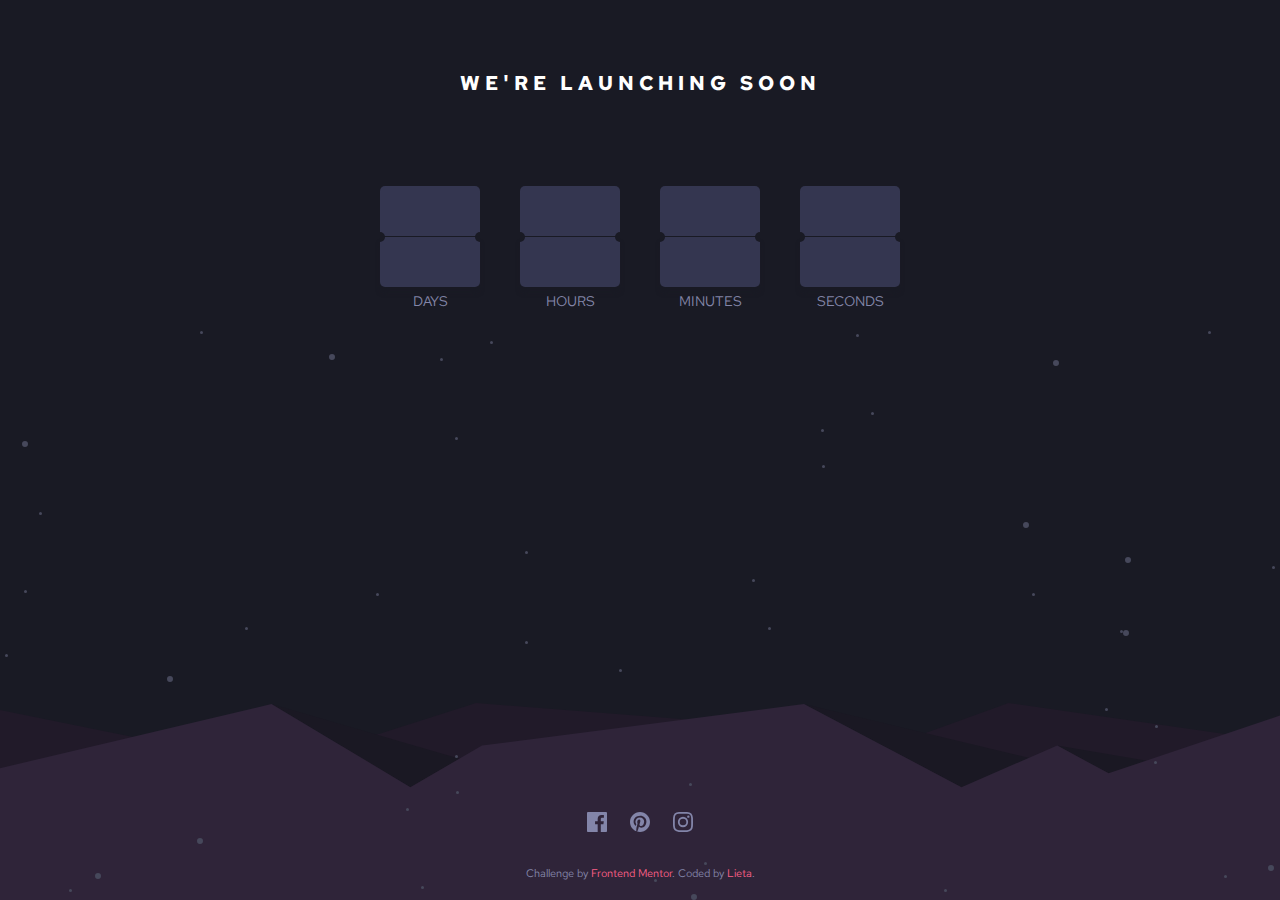
==== index.html @ 0492ff58 "cambios css" ====
<!DOCTYPE html>
<html lang="en">
<head>
  <meta charset="UTF-8">
  <meta name="viewport" content="width=device-width, initial-scale=1.0"> <!-- displays site properly based on user's device -->

  <link rel="icon" type="image/png" sizes="32x32" href="./images/favicon-32x32.png">
  
  <title>Frontend Mentor | Launch countdown timer</title>
  <link rel="stylesheet" href="./css/style.css">
  <!-- Feel free to remove these styles or customise in your own stylesheet 👍 -->
  <link
    rel="stylesheet"
    href="https://cdnjs.cloudflare.com/ajax/libs/animate.css/4.1.1/animate.min.css"
  />
  

  <style>
    
</style>
</head>
<body>
  <header>
    <h1 class="main-title"><span>We're launching</span> <br class="enter"> <span>soon</span> </h1>
  </header>
  
  <section class="countdown">
    
    <!-- <div class="time-container" >
      <p id="days" class="time"></p>
      <p class="days time-text">Days</p>
    </div>
    <div class="time-container" >
      <p id="hours" class="time"></p></p>
      <p class="hours time-text">Hours</p>
    </div>
    <div class="time-container" >
      <p id="minutes" class="time"></p>
      <p class="minutes time-text">Minutes</p>
    </div>
    <div class="time-container" >
      <p id="seconds" class="time"></p>
      <p class="seconds time-text">Seconds</p>
    </div> -->

    <div class="card-container">
      <div class="card">
      <div class="bg-top"></div>
      <div class="left-circle"></div>
      <div class="right-circle"></div>
      <div class="bg-bottom"></div>
      <p id="days" class="time"></p>
  </div>
  <p class="time-text">Days</p>
  </div>
  
  <div class="card-container">
      <div class="card">
      <div class="bg-top"></div>
      <div class="left-circle"></div>
      <div class="right-circle"></div>
      <div class="bg-bottom"></div>
      <p id="hours" class="time"></p>
  </div>
  <p class="hours time-text">Hours</p>
  </div>
  <div class="card-container">
      <div class="card">
      <div class="bg-top"></div>
      <div class="left-circle"></div>
      <div class="right-circle"></div>
      <div class="bg-bottom"></div>
      <p id="minutes" class="time "></p>
  </div>
  <p class="minuntes time-text">Minutes</p>
  </div>
  <div class="card-container">
      <div class="card">
      <div class="bg-top bg-top-seconds"></div>
      
      <div class="left-circle"></div>
      <div class="right-circle"></div>
      <div class="bg-bottom"></div>
      <p id="seconds" class="time  seconds"></p>
  </div>
  <p class="time-text">Seconds</p>
  </div>

  </section>
  
  <footer >
    <div class="social-media">
      <a href="#">
        <span class="icon icon-facebook "> </span>
      </a>
      <a href="#">
        <span class="icon icon-pinterest"> </span>
      </a>
      <a href="#">
        <span class="icon icon-instagram"> </span>
      </a>
    </div>
    <div class="attribution">
      Challenge by <a href="https://www.frontendmentor.io?ref=challenge" target="_blank"> Frontend Mentor</a>. 
          Coded by <a href="https://github.com/lieta96/" target="_blank"> Lieta</a>.
    </div>
   
  </footer>
  <script src="./js/codigo.js"></script>  
</body>
</html>
---- css/style.css ----
/*
Primary
Grayish blue: hsl(237, 18%, 59%)
Soft red: hsl(345, 95%, 68%)

Neutral
White: hsl(0, 0%, 100%)
Dark desaturated blue: hsl(236, 21%, 26%)
Very dark blue: hsl(235, 16%, 14%)
Very dark (mostly black) blue: hsl(234, 17%, 12%)
*/
@import url('https://fonts.googleapis.com/css2?family=Red+Hat+Text:wght@700&display=swap');
*{
    margin: 0;
    padding: 0;
}
a:link, a:visited, a:active {
    text-decoration:none;
} .enter{
    display: none;
}
body{
    position: relative;
    font-family: 'Red Hat Text', sans-serif;
    font-size: 14px;
    width: 100%;
    height: 100vh;  
    background-image: 
        url(../images/bg-stars.svg),
        url(../images/pattern-hills.svg);
    background-position: 50% 100%;
       background-repeat: no-repeat;
    background-color:hsl(234, 17%, 12%);
    text-align: center;
}
.main-title{
    color: hsl(0, 0%, 100%);
    text-transform: uppercase;
    padding: 70px 0 70px 0;
    font-size: 20px;
    letter-spacing: 5px;
}
.countdown{
    display: flex;
    justify-content: center;
    align-items: center;
}
/*------cajas del tiempo*/
.bg-top{
    height: 50px;
    width: 100px;
    background-color: hsl(236, 21%, 26%);
    border-radius: 5px 5px 0 0;
    border-bottom: solid 1px hsl(234, 17%, 12%);

}
/*.bg-top-seconds{
/*  animation: flipInX; /* referring directly to the animation's @keyframe declaration */
 /*   animation-duration: 1s; /* don't forget to set a duration! */
   /* animation-iteration-count: infinite
}*/
.bg-bottom{
    height: 50px;
    width: 100px;
    background-color: hsl(236, 21%, 26%);
    border-radius: 0 0 5px 5px;
    -webkit-box-shadow: 0px 6px 5px -1px rgba(25,26,36,1);
    -moz-box-shadow: 0px 6px 5px -1px rgba(25,26,36,1);
    box-shadow: 0px 6px 5px -1px rgba(25,26,36,1);

}


/*IDEA ANIMACION JS  -- quería conseguir un flip clock
IF HOUR ==0 quitar clase que esté relacinada solo con la animación; ie la animación ocurre porque está ligada a esa clase*/
.card{
    display: inline-flex;
    flex-direction: column    ;
    position: relative;
}

.left-circle {
    position: absolute;
    width: 5px;
    height: 10px;
    border-bottom-right-radius: 20px;
    border-top-right-radius:20px;
    background: hsl(234, 17%, 12%);
    top: 0;
    left: 0;
    bottom: 0;
    margin: auto;
}
.right-circle {
    position: absolute;
    width: 5px; 
    height: 10px;
    border-bottom-left-radius: 20px;
    border-top-left-radius:20px;
    background: hsl(234, 17%, 12%);
    top: 0;
    right: 0;
    bottom: 0;
    margin: auto;
}
.time{
    position: absolute;
    font-size: 50px;
    top: 0;
    right: 0;
    bottom: 0;
    left: 0;
}
.card-container{
    display: inline-flex;
    flex-direction: column;
    margin: 20px    ;
}
.text-time{
    align-self: center;
}
/*--------------------*/
.time-container{
    display: inline-block;
}
.time{
    margin: 20px;
    color:hsl(345, 95%, 68%);
    font-size: 50px;
    
}
.time-text{
    color: hsl(237, 18%, 59%);
    text-transform: uppercase;
    margin-top:5px;
    font-size:14px;
}

/*--------footer---------*/
footer {
    position: absolute;
    bottom: 0;
    right: 0;
    left: 0;
}
.social-media{
    margin: 20px;
}
.icon {
    display: inline-block;
    width: 20px;
    height: 20px;
    background-size: cover;
    margin: 10px;
  }
  .icon-pinterest {
    background-image: url(../images/icon-pinterest.svg);
  }
  .icon-facebook {
    background-image: url(../images/icon-facebook.svg);
  }
  .icon-instagram {
    background-image: url(../images/icon-instagram.svg);
  }
  .icon:hover, .icon:focus  {
    filter:invert(55%) sepia(15%) saturate(6441%) hue-rotate(311deg) brightness(101%) contrast(96%);
  }

.attribution {
    font-size: 11px;
    text-align: center;
    margin: 20px;
    color:hsl(237, 18%, 59%)

}
.attribution a { color:hsl(345, 95%, 68%); }

@media (max-width: 600px){
    .enter {display: inherit;}
    .bg-top{
        height: 30px;
        width: 60px;
        background-color: hsl(236, 21%, 26%);
        border-radius: 5px 5px 0 0;
        border-bottom: solid 1px hsl(234, 17%, 12%);
  
    }
    .bg-bottom{
        height: 30px;
        width: 60px;
        background-color: hsl(236, 21%, 26%);
        border-radius: 0 0 5px 5px;
        }
        .card-container{
            margin: 10px;
        }

    /*IDEA ANIMACION JS 
    IF HOUR ==0 quitar clase que esté relacinada solo con la animación; ie la animación ocurre porque está ligada a esa clase*/
    
    .left-circle {
        position: absolute;
        width: 2px;
        height: 4px;
        border-bottom-right-radius: 20px;
        border-top-right-radius:20px;
        }
    .right-circle {
        position: absolute;
        width: 2px; 
        height: 4px;
        border-bottom-left-radius: 20px;
        border-top-left-radius:20px;
    }
    .time{
        margin: 10px;;
        font-size: 30px;
    }
    .time-text{
        font-size: 12px;
    }
    

}
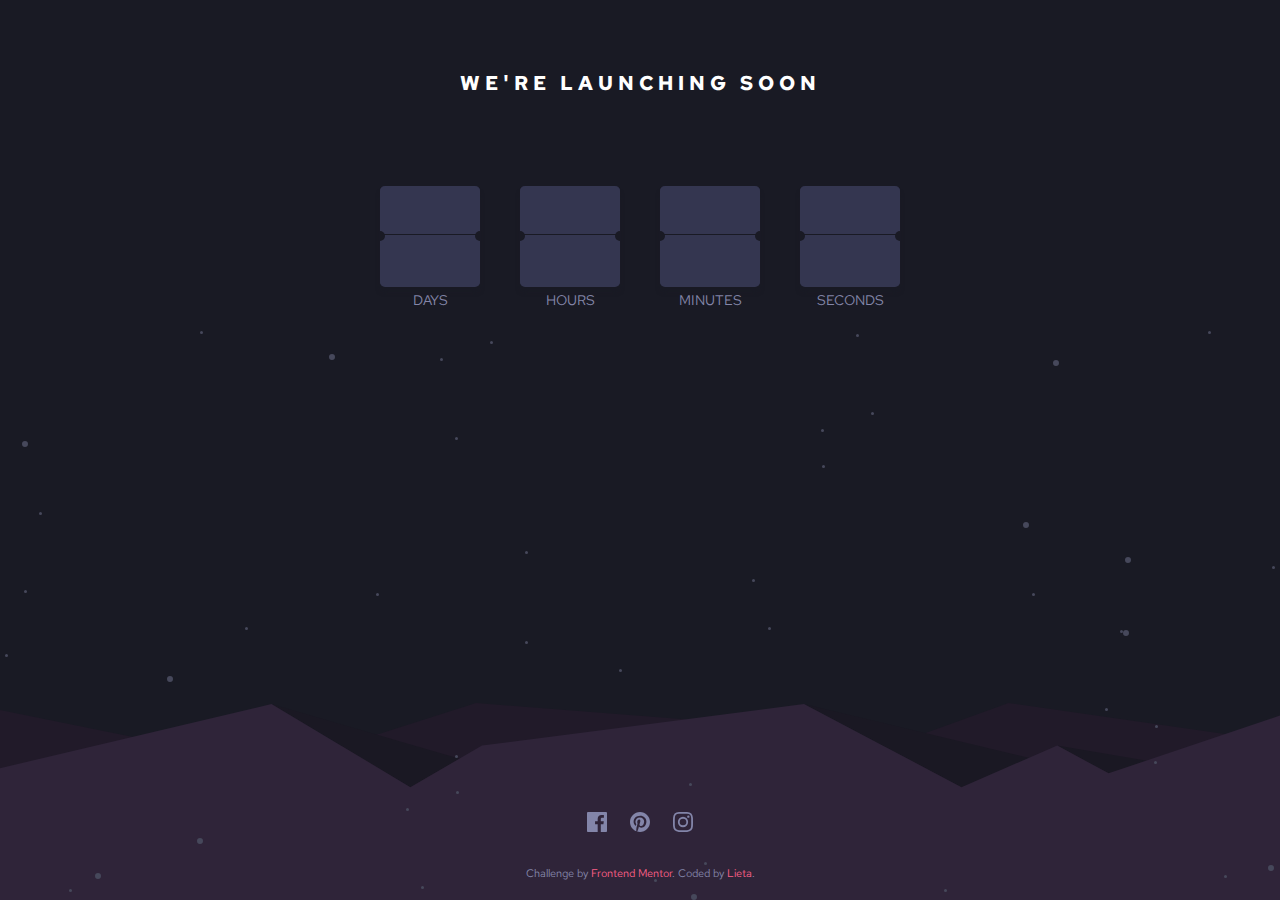
==== commit 11221b3b: "Agregue animaciones flip" ====
--- a/index.html
+++ b/index.html
@@ -25,64 +25,60 @@
   </header>
   
   <section class="countdown">
-    
-    <!-- <div class="time-container" >
-      <p id="days" class="time"></p>
-      <p class="days time-text">Days</p>
-    </div>
-    <div class="time-container" >
-      <p id="hours" class="time"></p></p>
-      <p class="hours time-text">Hours</p>
-    </div>
-    <div class="time-container" >
-      <p id="minutes" class="time"></p>
-      <p class="minutes time-text">Minutes</p>
-    </div>
-    <div class="time-container" >
-      <p id="seconds" class="time"></p>
-      <p class="seconds time-text">Seconds</p>
-    </div> -->
 
     <div class="card-container">
       <div class="card">
-      <div class="bg-top"></div>
+          <div class="bg-card">
+            <div class="bg-top bg-top-days"></div>
+            <div class="line"></div>
+            <div class="bg-bottom bg-bottom-days"></div>
+          </div>
+        <div class="left-circle"></div>
+        <div class="right-circle"></div>
+        <p id="days" class="time"></p>
+    </div>
+    <p class="days time-text">Days</p>
+    </div>
+  
+  <div class="card-container">
+    <div class="card">
+        <div class="bg-card">
+          <div class="bg-top bg-top-hours"></div>
+          <div class="line"></div>
+          <div class="bg-bottom bg-bottom-hours"></div>
+        </div>
       <div class="left-circle"></div>
       <div class="right-circle"></div>
-      <div class="bg-bottom"></div>
-      <p id="days" class="time"></p>
-  </div>
-  <p class="time-text">Days</p>
-  </div>
-  
-  <div class="card-container">
-      <div class="card">
-      <div class="bg-top"></div>
-      <div class="left-circle"></div>
-      <div class="right-circle"></div>
-      <div class="bg-bottom"></div>
       <p id="hours" class="time"></p>
   </div>
   <p class="hours time-text">Hours</p>
   </div>
+
   <div class="card-container">
       <div class="card">
-      <div class="bg-top"></div>
+        <div class="bg-card">
+          <div class="bg-top" id="bg-top-minutes"></div>
+          <div class="line"></div>
+          <div class="bg-bottom " id="bg-bottom-minutes"></div>
+        </div>
       <div class="left-circle"></div>
       <div class="right-circle"></div>
-      <div class="bg-bottom"></div>
       <p id="minutes" class="time "></p>
   </div>
   <p class="minuntes time-text">Minutes</p>
   </div>
+
   <div class="card-container">
       <div class="card">
-      <div class="bg-top bg-top-seconds"></div>
-      
-      <div class="left-circle"></div>
-      <div class="right-circle"></div>
-      <div class="bg-bottom"></div>
-      <p id="seconds" class="time  seconds"></p>
-  </div>
+        <div class="bg-card">
+          <div class="bg-top bg-top-seconds"></div>
+          <div class="line"></div>
+          <div class="bg-bottom bg-bottom-seconds"></div>
+        </div>
+        <div class="left-circle"></div>
+        <div class="right-circle"></div>
+        <p id="seconds" class="time  seconds"></p>
+    </div>
   <p class="time-text">Seconds</p>
   </div>
 
--- a/css/style.css
+++ b/css/style.css
@@ -45,40 +45,53 @@
     justify-content: center;
     align-items: center;
 }
-/*------cajas del tiempo*/
-.bg-top{
-    height: 50px;
-    width: 100px;
-    background-color: hsl(236, 21%, 26%);
-    border-radius: 5px 5px 0 0;
-    border-bottom: solid 1px hsl(234, 17%, 12%);
-
-}
-/*.bg-top-seconds{
-/*  animation: flipInX; /* referring directly to the animation's @keyframe declaration */
- /*   animation-duration: 1s; /* don't forget to set a duration! */
-   /* animation-iteration-count: infinite
-}*/
-.bg-bottom{
-    height: 50px;
-    width: 100px;
-    background-color: hsl(236, 21%, 26%);
-    border-radius: 0 0 5px 5px;
-    -webkit-box-shadow: 0px 6px 5px -1px rgba(25,26,36,1);
-    -moz-box-shadow: 0px 6px 5px -1px rgba(25,26,36,1);
-    box-shadow: 0px 6px 5px -1px rgba(25,26,36,1);
-
-}
-
-
-/*IDEA ANIMACION JS  -- quería conseguir un flip clock
-IF HOUR ==0 quitar clase que esté relacinada solo con la animación; ie la animación ocurre porque está ligada a esa clase*/
+/*------COUNTDOWN--------*/
+.card-container{
+    display: inline-flex;
+    flex-direction: column;
+    margin: 20px    ;
+}
 .card{
     display: inline-flex;
     flex-direction: column    ;
     position: relative;
 }
-
+.bg-card{
+    position: relative;
+    height: 100px;
+    width: 100px;
+    background-color: hsl(236, 21%, 26%);
+    border-radius: 5px;
+    perspective: 200px;
+    -webkit-box-shadow: 0px 6px 5px -1px rgba(25,26,36,1);
+    -moz-box-shadow: 0px 6px 5px -1px rgba(25,26,36,1);
+    box-shadow: 0px 6px 5px -1px rgba(25,26,36,1);
+}
+.bg-top{
+    position: absolute;
+    top:0;
+    height: 100px;
+    width: 100px;
+    background-color: hsl(236, 21%, 26%);
+    border-radius: 5px ;
+    border-top: solid 1px hsl(234, 17%, 12%);
+}
+.bg-bottom{
+    position: absolute;
+    bottom: 0;
+    height: 100px;
+    width: 100px;
+    background-color: hsl(236, 21%, 26%);
+    border-radius: 5px;   
+}
+.line{
+    position: absolute;
+    height: 1px;
+    width: 100%;
+    border-top: solid 1px rgba(25,26,36,1);
+    bottom: 50%;
+    z-index: 1000;
+}
 .left-circle {
     position: absolute;
     width: 5px;
@@ -111,15 +124,9 @@
     bottom: 0;
     left: 0;
 }
-.card-container{
-    display: inline-flex;
-    flex-direction: column;
-    margin: 20px    ;
-}
 .text-time{
     align-self: center;
 }
-/*--------------------*/
 .time-container{
     display: inline-block;
 }
@@ -135,8 +142,71 @@
     margin-top:5px;
     font-size:14px;
 }
-
-/*--------footer---------*/
+/*-----------COUNTDOWN FLIP ANIMATION SECONDS----------*/
+.bg-top-seconds{
+    animation: rotationTop; /* referring directly to the animation's @keyframe declaration */
+    animation-duration: 1s; /* don't forget to set a duration! */
+    animation-iteration-count: infinite
+}
+.bg-bottom-seconds {
+    animation: rotationBottom; /* referring directly to the animation's @keyframe declaration */
+    animation-duration: 1s; /* don't forget to set a duration! */
+    animation-iteration-count: infinite;
+    animation-delay: .5s;
+}
+@keyframes rotationTop{
+    0%{ transform: rotate3d(-1,0,0,0deg)
+    }
+    50%  {
+        transform: rotate3d(-1,0,0,0deg);
+    }
+    100% {
+        transform: rotate3d(-1,0,0,90deg);
+    }
+    }
+@keyframes rotationBottom{
+    0%{ transform: rotate3d(-1,0,0,-90deg)
+    }
+    50%  {
+        transform: rotate3d(-1,0,0,-90deg);
+        opacity: 0;
+    }
+    100% {
+        transform: rotate3d(-1,0,0,0deg);
+    }
+}
+/*-------------COUNTDOWN FLIP ANIMATION MINUTES-DAYS-HOURS--------------*/
+.bg-top-minutes{
+    animation: rotationTop; 
+    animation-duration: 1s;
+}
+.bg-bottom-minutes {
+    animation: rotationBottom; 
+    animation-duration: 1s; 
+    animation-delay: .5s;
+}
+@keyframes rotationTop{
+    0%{ transform: rotate3d(-1,0,0,0deg)
+    }
+    50%  {
+        transform: rotate3d(-1,0,0,0deg);
+    }
+    100% {
+        transform: rotate3d(-1,0,0,90deg);
+    }
+    }
+@keyframes rotationBottom{
+    0%{ transform: rotate3d(-1,0,0,-90deg)
+    }
+    50%  {
+        transform: rotate3d(-1,0,0,-90deg);
+        opacity: 0;
+    }
+    100% {
+        transform: rotate3d(-1,0,0,0deg);
+    }
+}
+/*--------FOOTER---------*/
 footer {
     position: absolute;
     bottom: 0;
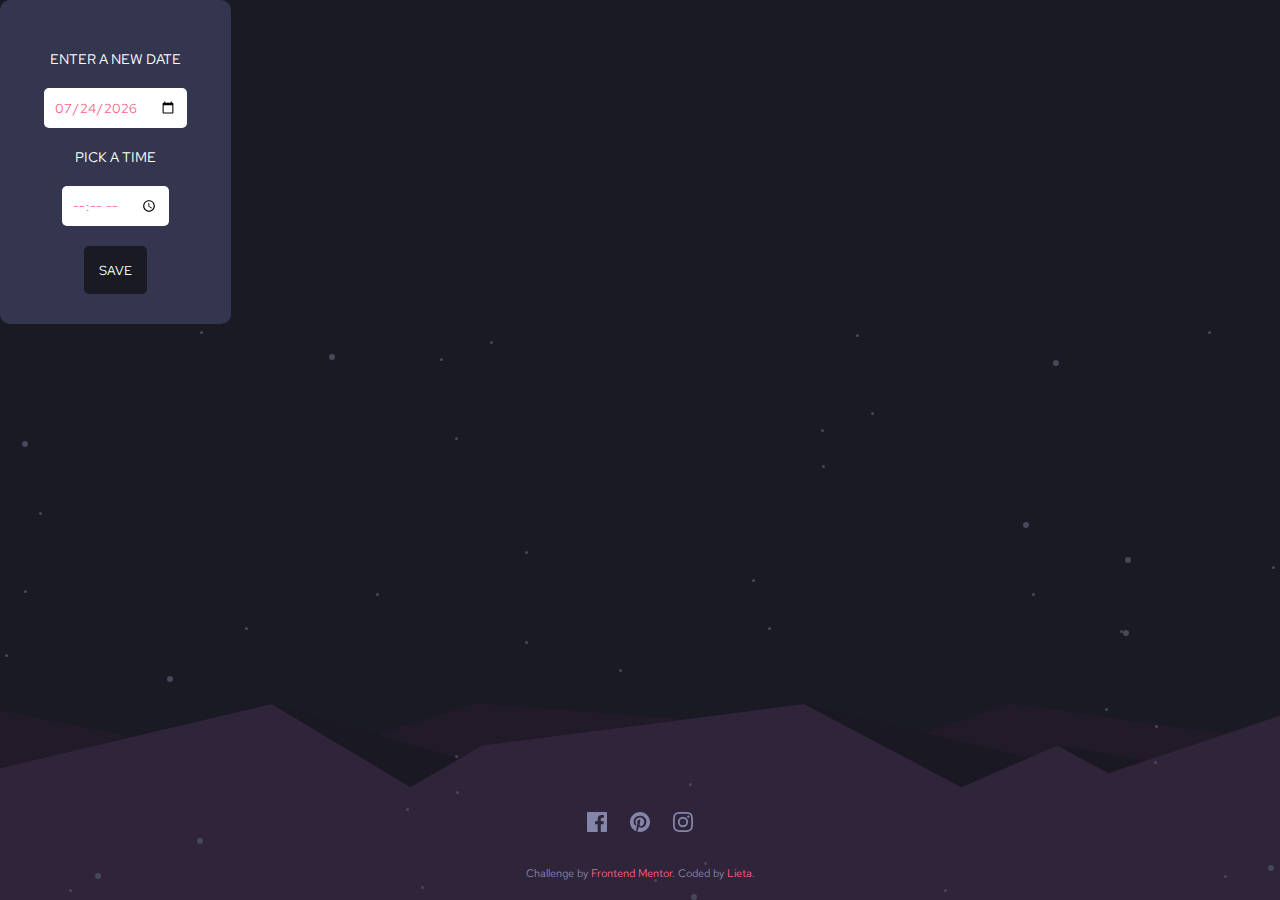
==== commit d7d26490: "la fecha del countdown ahora se puede ingresar cuando se ingresa a la página" ====
--- a/index.html
+++ b/index.html
@@ -20,18 +20,29 @@
 </style>
 </head>
 <body>
-  <header>
-    <h1 class="main-title"><span>We're launching</span> <br class="enter"> <span>soon</span> </h1>
+ 
+  <section class="set-countdown" id="set-countdown">
+    <form class="form-set-countdown"  onsubmit="return false">
+      <label for="start">Enter a new date</label>
+      <input type="date" id="set-countdown-date"  required>
+      <label for="appt">Pick a time</label>
+      <input type="time" id="set-countdown-hour" name="appt" required>
+      <button type='submit' class="button-set-countdown" id="button-set-countdown" > save </button>
+    </form>
+  </section>
+  <section id="countdown-section" class="countdown-section">
+    <header>  
+    <h1 class="main-title" id="main-title"><span>We're launching</span> <br class="enter"> <span>soon</span> </h1>
   </header>
   
   <section class="countdown">
-
+    <!--DAYS-->
     <div class="card-container">
       <div class="card">
           <div class="bg-card">
-            <div class="bg-top bg-top-days"></div>
+            <div class="bg-top " id="bg-top-days"></div>
             <div class="line"></div>
-            <div class="bg-bottom bg-bottom-days"></div>
+            <div class="bg-bottom " id="bg-bottom-days"></div>
           </div>
         <div class="left-circle"></div>
         <div class="right-circle"></div>
@@ -39,13 +50,13 @@
     </div>
     <p class="days time-text">Days</p>
     </div>
-  
+  <!--HOURS-->
   <div class="card-container">
     <div class="card">
         <div class="bg-card">
-          <div class="bg-top bg-top-hours"></div>
+          <div class="bg-top " id="bg-top-hours"></div>
           <div class="line"></div>
-          <div class="bg-bottom bg-bottom-hours"></div>
+          <div class="bg-bottom " id="bg-bottom-hours"></div>
         </div>
       <div class="left-circle"></div>
       <div class="right-circle"></div>
@@ -53,8 +64,8 @@
   </div>
   <p class="hours time-text">Hours</p>
   </div>
-
-  <div class="card-container">
+  <!--MINUTES-->
+  <div class="card-container"> 
       <div class="card">
         <div class="bg-card">
           <div class="bg-top" id="bg-top-minutes"></div>
@@ -67,22 +78,24 @@
   </div>
   <p class="minuntes time-text">Minutes</p>
   </div>
-
+  <!--SECONDS-->
   <div class="card-container">
       <div class="card">
         <div class="bg-card">
-          <div class="bg-top bg-top-seconds"></div>
-          <div class="line"></div>
-          <div class="bg-bottom bg-bottom-seconds"></div>
+          <div class="bg-top bg-top-seconds" id="bg-top-seconds"></div>
+          <div class="line "></div>
+          <div class="bg-bottom bg-bottom-seconds" id="bg-bottom-seconds"></div>
         </div>
         <div class="left-circle"></div>
-        <div class="right-circle"></div>
+        <div class="right-circle "></div>
         <p id="seconds" class="time  seconds"></p>
     </div>
   <p class="time-text">Seconds</p>
   </div>
 
   </section>
+  </section>
+  
   
   <footer >
     <div class="social-media">
--- a/css/style.css
+++ b/css/style.css
@@ -45,7 +45,50 @@
     justify-content: center;
     align-items: center;
 }
+/*--------MODAL------*/
+.set-countdown{
+    background-color: hsl(236, 21%, 26%);
+    padding: 30px;
+    border-radius: 10px;
+    color: hsl(0, 0%, 100%);
+    text-transform: uppercase;
+    width: max-content;
+}
+.form-set-countdown{
+    display: flex;
+    flex-direction: column;
+}
+.form-set-countdown label, input{
+    margin: 20px;
+}
+.form-set-countdown input{
+    padding: 10px;
+    border-radius: 5px;
+    width: max-content;
+    margin: auto;
+    outline: none;
+    font-family:'Red Hat Text', sans-serif;
+    color: hsl(345, 95%, 68%);
+    border:0;
+}
+.button-set-countdown{
+    border-radius: 5px;
+    outline: none;
+    padding: 15px;
+    text-transform: uppercase;
+    width: min-content;
+    margin: auto;
+    margin-top:20px;
+    font-family: 'Red Hat Text', sans-serif;
+    background-color: #191a24;
+    border:0;
+    color:hsl(0, 0%, 100%);
+}
+
 /*------COUNTDOWN--------*/
+.countdown-section{
+    display: none;
+}
 .card-container{
     display: inline-flex;
     flex-direction: column;
@@ -144,17 +187,17 @@
 }
 /*-----------COUNTDOWN FLIP ANIMATION SECONDS----------*/
 .bg-top-seconds{
-    animation: rotationTop; /* referring directly to the animation's @keyframe declaration */
-    animation-duration: 1s; /* don't forget to set a duration! */
+    animation: rotationTopSeconds; /* referring directly to the animation's @keyframe declaration */
+    animation-duration: 1s; 
     animation-iteration-count: infinite
 }
 .bg-bottom-seconds {
-    animation: rotationBottom; /* referring directly to the animation's @keyframe declaration */
-    animation-duration: 1s; /* don't forget to set a duration! */
+    animation: rotationBottomSeconds; /* referring directly to the animation's @keyframe declaration */
+    animation-duration: 1s; 
     animation-iteration-count: infinite;
     animation-delay: .5s;
 }
-@keyframes rotationTop{
+@keyframes rotationTopSeconds{
     0%{ transform: rotate3d(-1,0,0,0deg)
     }
     50%  {
@@ -164,7 +207,7 @@
         transform: rotate3d(-1,0,0,90deg);
     }
     }
-@keyframes rotationBottom{
+@keyframes rotationBottomSeconds{
     0%{ transform: rotate3d(-1,0,0,-90deg)
     }
     50%  {
@@ -176,11 +219,11 @@
     }
 }
 /*-------------COUNTDOWN FLIP ANIMATION MINUTES-DAYS-HOURS--------------*/
-.bg-top-minutes{
+.bg-top-animation{
     animation: rotationTop; 
     animation-duration: 1s;
 }
-.bg-bottom-minutes {
+.bg-bottom-animation {
     animation: rotationBottom; 
     animation-duration: 1s; 
     animation-delay: .5s;
@@ -247,27 +290,34 @@
 
 @media (max-width: 600px){
     .enter {display: inherit;}
+    .bg-card{
+        z-index: 100000;
+        height: 60px;
+        width: 60px;
+        border-radius: 5px;
+        perspective: 200px;
+        -webkit-box-shadow: 0px 6px 5px -1px rgba(25,26,36,1);
+        -moz-box-shadow: 0px 6px 5px -1px rgba(25,26,36,1);
+        box-shadow: 0px 6px 5px -1px rgba(25,26,36,1);
+    }
     .bg-top{
-        height: 30px;
+        height: 60px;
         width: 60px;
-        background-color: hsl(236, 21%, 26%);
-        border-radius: 5px 5px 0 0;
+        border-radius: 5px;
         border-bottom: solid 1px hsl(234, 17%, 12%);
-  
+
     }
     .bg-bottom{
-        height: 30px;
+        height: 60px;
         width: 60px;
-        background-color: hsl(236, 21%, 26%);
-        border-radius: 0 0 5px 5px;
-        }
-        .card-container{
+        border-radius: 5px;
+    }
+    .line{
+        bottom: 48%;
+    }
+    .card-container{
             margin: 10px;
-        }
-
-    /*IDEA ANIMACION JS 
-    IF HOUR ==0 quitar clase que esté relacinada solo con la animación; ie la animación ocurre porque está ligada a esa clase*/
-    
+    }
     .left-circle {
         position: absolute;
         width: 2px;
@@ -289,6 +339,4 @@
     .time-text{
         font-size: 12px;
     }
-    
-
 }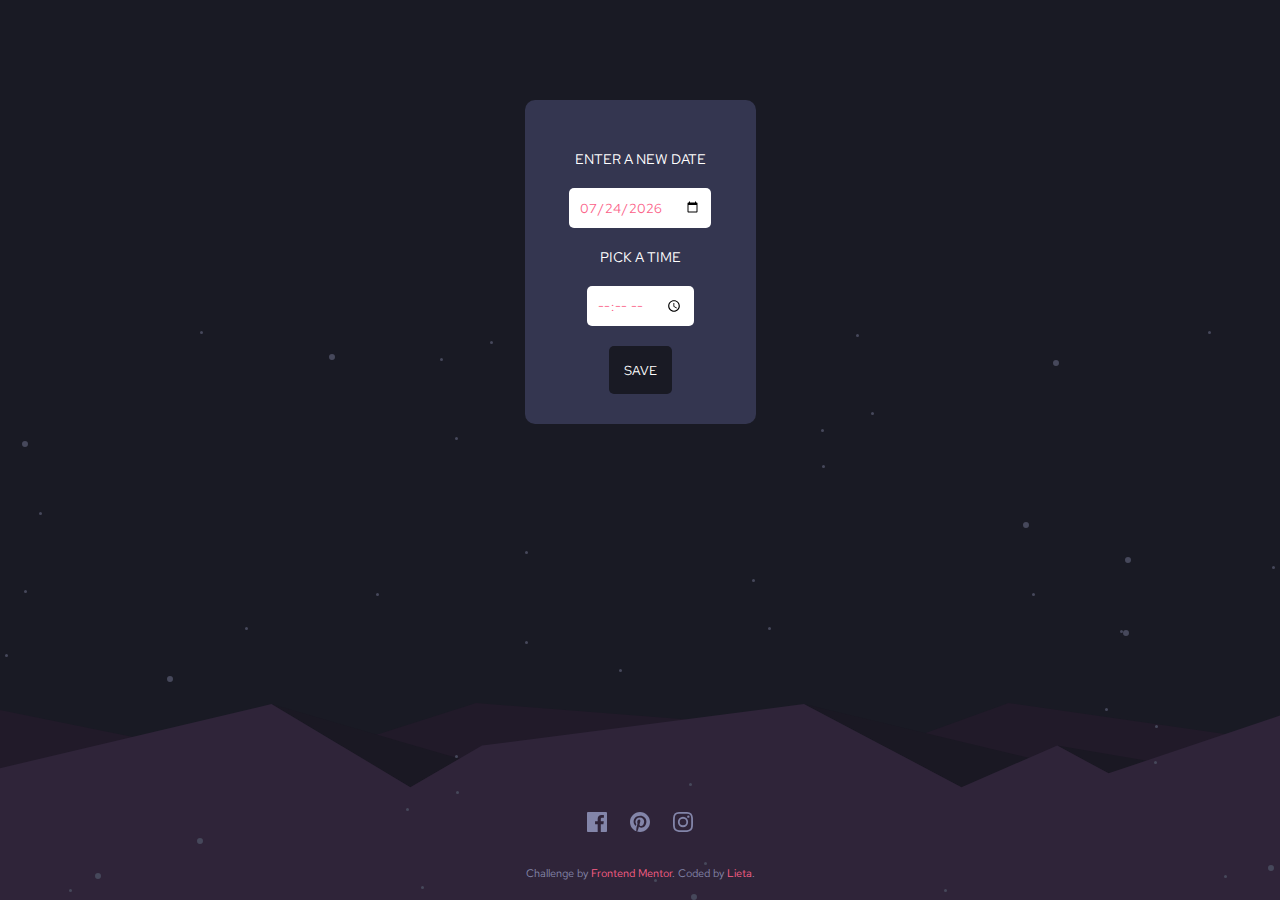
==== commit 455a9b49: "cambios en elmodal para setear el countdown" ====
--- a/index.html
+++ b/index.html
@@ -21,7 +21,7 @@
 </head>
 <body>
  
-  <section class="set-countdown" id="set-countdown">
+  <section class="set-countdown" id="set-countdown-section">
     <form class="form-set-countdown"  onsubmit="return false">
       <label for="start">Enter a new date</label>
       <input type="date" id="set-countdown-date"  required>
@@ -30,12 +30,16 @@
       <button type='submit' class="button-set-countdown" id="button-set-countdown" > save </button>
     </form>
   </section>
+
   <section id="countdown-section" class="countdown-section">
-    <header>  
+  
+  <header>
+    <button class="reset-countdown" id="reset-countdown">Reset</button>  
     <h1 class="main-title" id="main-title"><span>We're launching</span> <br class="enter"> <span>soon</span> </h1>
   </header>
   
   <section class="countdown">
+    
     <!--DAYS-->
     <div class="card-container">
       <div class="card">
--- a/css/style.css
+++ b/css/style.css
@@ -36,7 +36,7 @@
 .main-title{
     color: hsl(0, 0%, 100%);
     text-transform: uppercase;
-    padding: 70px 0 70px 0;
+    padding: 100px 0 70px 0;
     font-size: 20px;
     letter-spacing: 5px;
 }
@@ -47,6 +47,11 @@
 }
 /*--------MODAL------*/
 .set-countdown{
+    margin: auto;
+    position: absolute;
+    left: 0;
+    right: 0;
+    top: 100px;
     background-color: hsl(236, 21%, 26%);
     padding: 30px;
     border-radius: 10px;
@@ -83,6 +88,19 @@
     background-color: #191a24;
     border:0;
     color:hsl(0, 0%, 100%);
+}
+/*-------RESET COUNTDOWN BUTTON*/
+.reset-countdown{
+    padding:10px;
+    border-radius: 10px;
+    text-transform: uppercase;
+    border: none;
+    background-color: hsl(236, 21%, 26%);
+    color:hsl(0, 0%, 100%);
+    font-family: 'Red Hat Text', sans-serif;
+    cursor: pointer;
+    float: right;
+    margin: 50px 50px 0 0px;
 }
 
 /*------COUNTDOWN--------*/
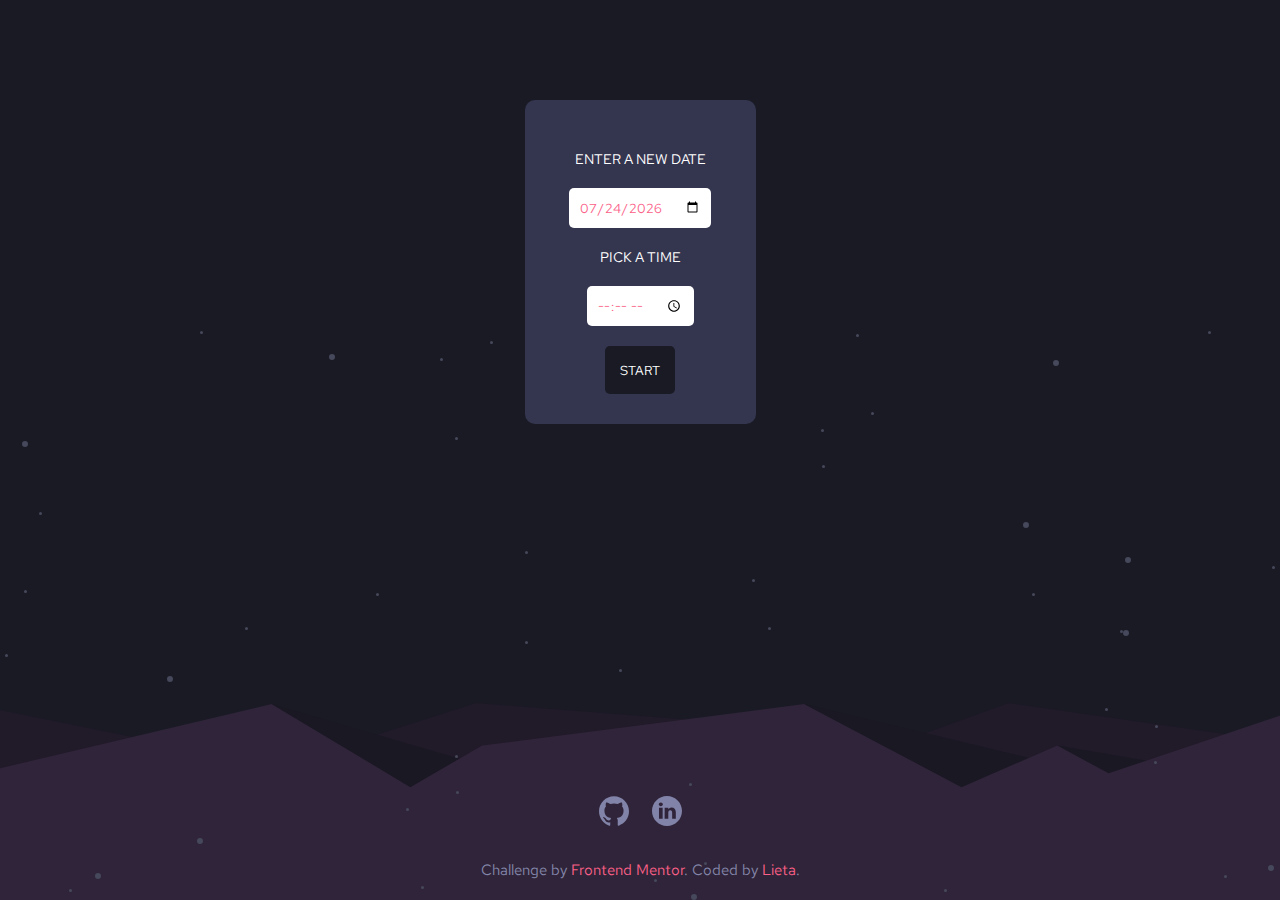
==== commit 28d11d03: "ahora funciona en completo" ====
--- a/index.html
+++ b/index.html
@@ -27,7 +27,7 @@
       <input type="date" id="set-countdown-date"  required>
       <label for="appt">Pick a time</label>
       <input type="time" id="set-countdown-hour" name="appt" required>
-      <button type='submit' class="button-set-countdown" id="button-set-countdown" > save </button>
+      <button type='submit' class="button-set-countdown" id="button-set-countdown" > start </button>
     </form>
   </section>
 
@@ -103,14 +103,11 @@
   
   <footer >
     <div class="social-media">
-      <a href="#">
-        <span class="icon icon-facebook "> </span>
+      <a href="https://github.com/lieta96/launch-countdown-challenge">
+        <span class="icon icon-github "> </span>
       </a>
-      <a href="#">
-        <span class="icon icon-pinterest"> </span>
-      </a>
-      <a href="#">
-        <span class="icon icon-instagram"> </span>
+      <a href="https://www.linkedin.com/in/julieta-garcia96/">
+        <span class="icon icon-linkedin"> </span>
       </a>
     </div>
     <div class="attribution">
--- a/css/style.css
+++ b/css/style.css
@@ -279,16 +279,17 @@
 }
 .icon {
     display: inline-block;
-    width: 20px;
-    height: 20px;
+    width: 30px;
+    height: 30px;
     background-size: cover;
     margin: 10px;
-  }
-  .icon-pinterest {
-    background-image: url(../images/icon-pinterest.svg);
-  }
-  .icon-facebook {
-    background-image: url(../images/icon-facebook.svg);
+    filter: invert(56%) sepia(9%) saturate(1115%) hue-rotate(200deg) brightness(92%) contrast(86%);
+  }
+  .icon-linkedin {
+    background-image: url(../images/icon-linkedin.svg);
+  }
+  .icon-github {
+    background-image: url(../images/icon-github.svg);
   }
   .icon-instagram {
     background-image: url(../images/icon-instagram.svg);
@@ -298,7 +299,7 @@
   }
 
 .attribution {
-    font-size: 11px;
+    font-size: 15px;
     text-align: center;
     margin: 20px;
     color:hsl(237, 18%, 59%)
